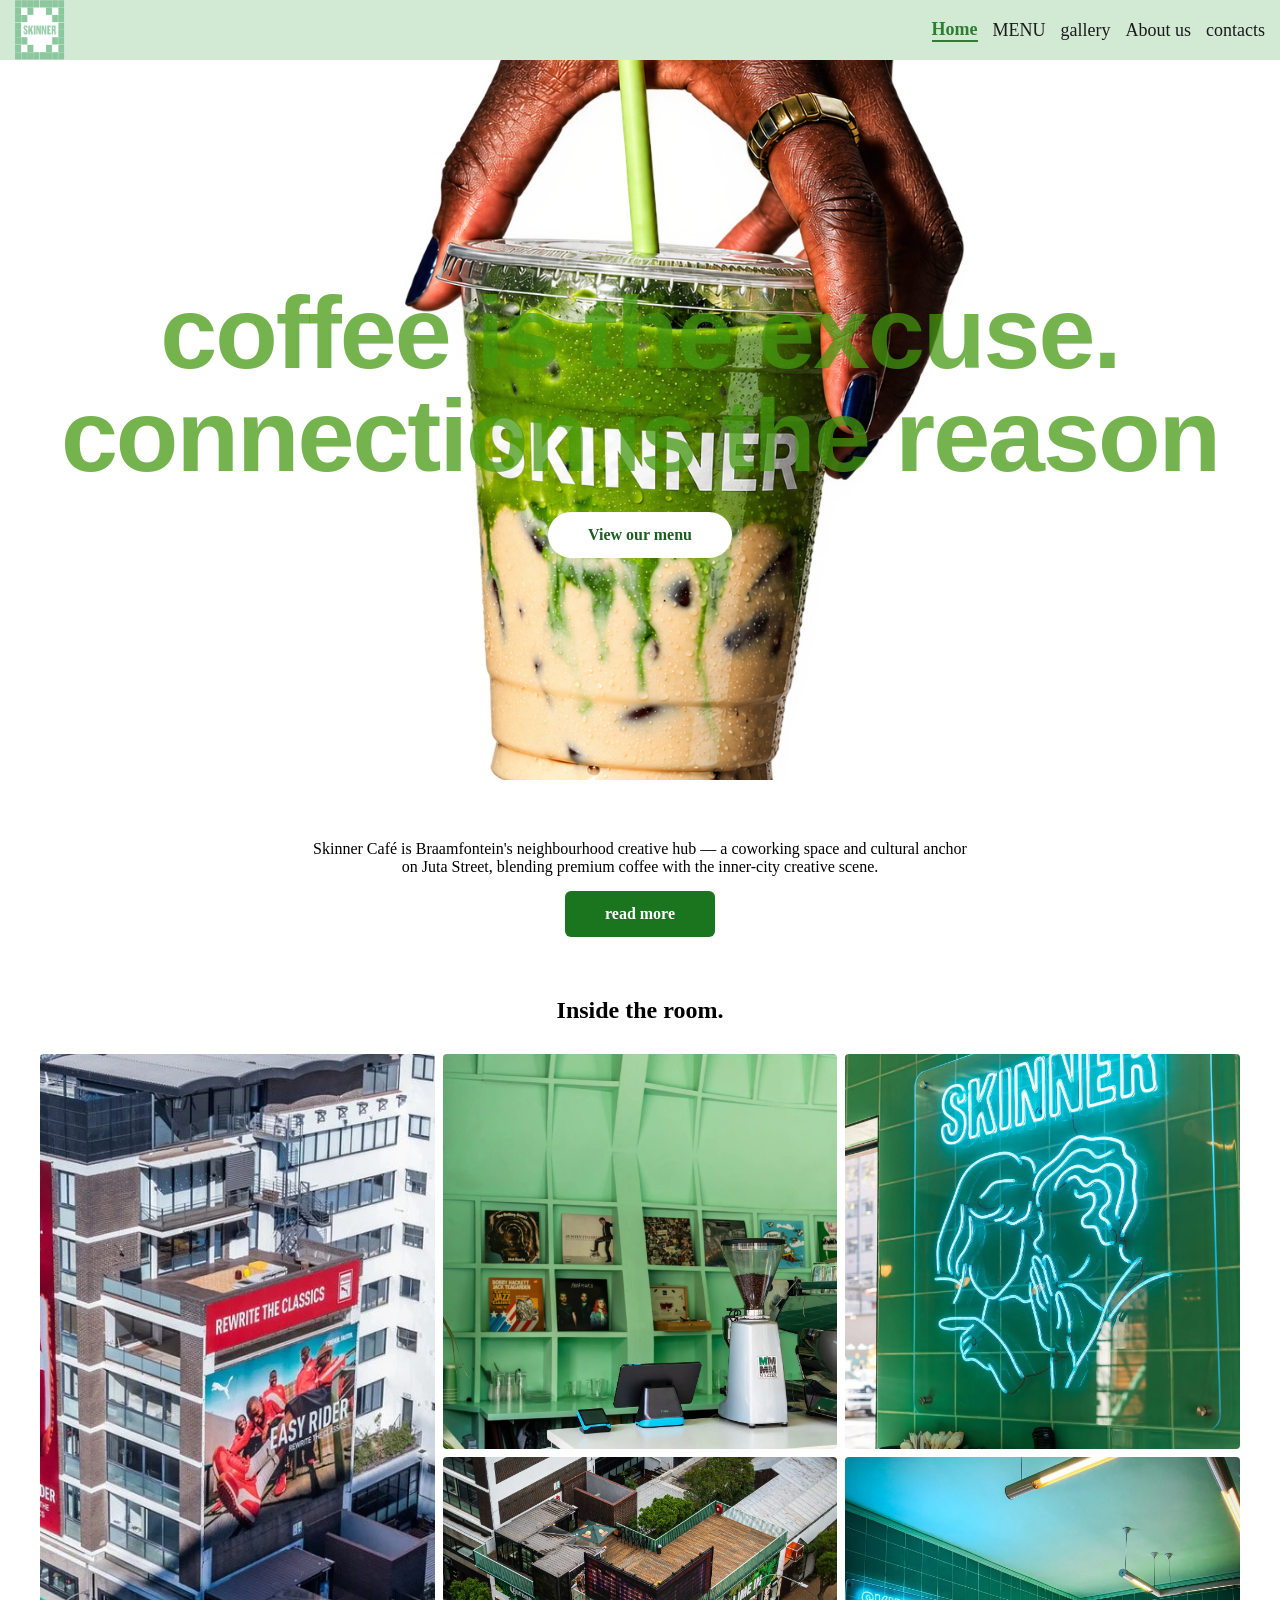
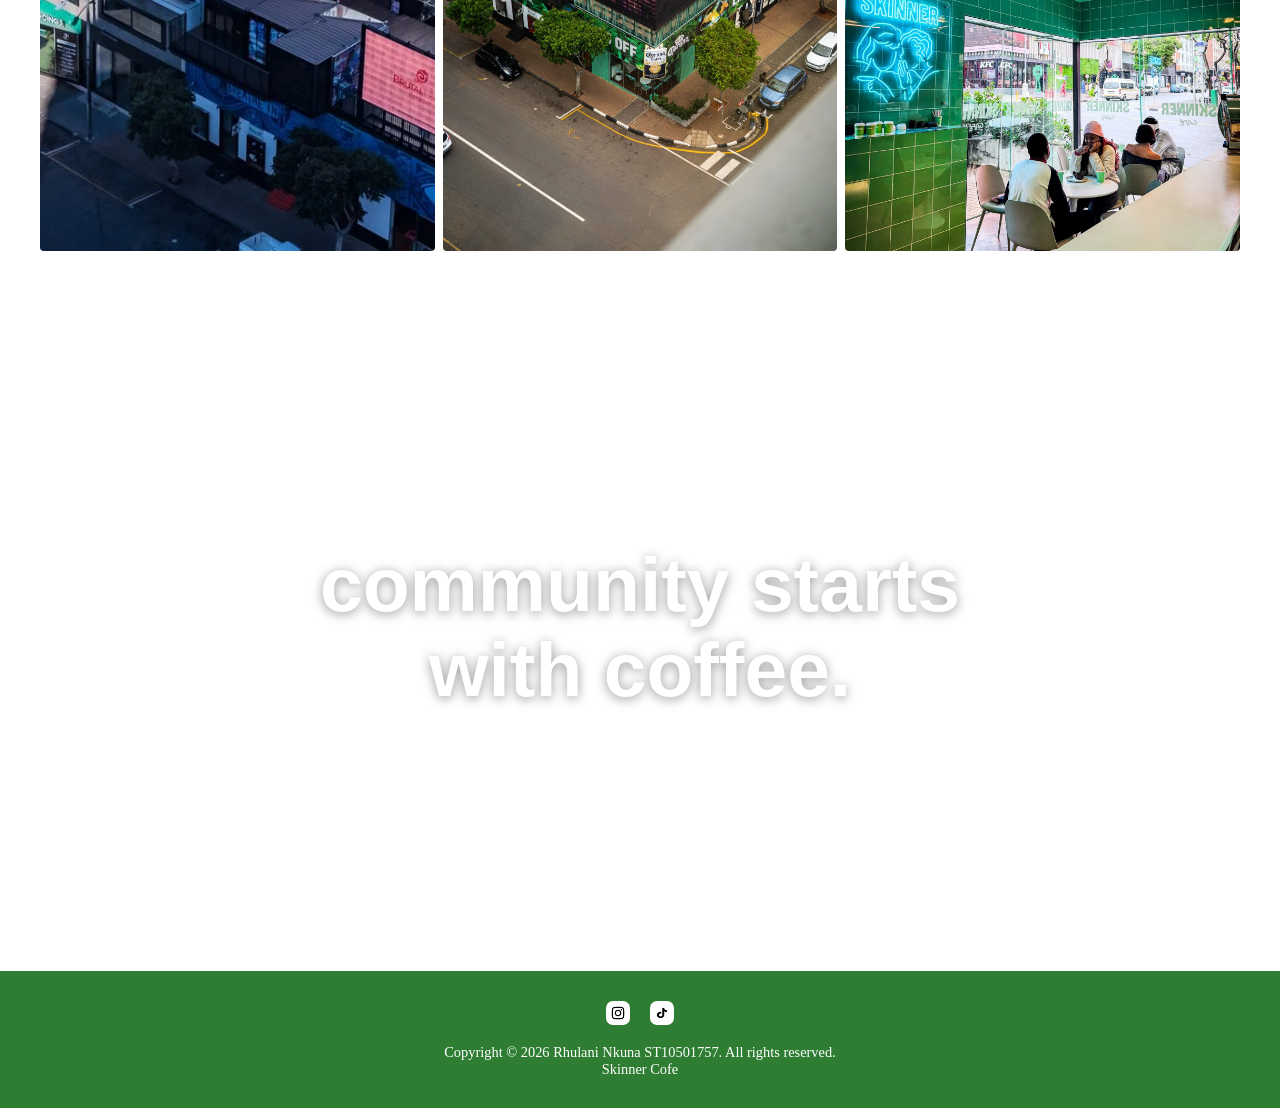
==== Index.html @ 52180f83 "javascreapt improvements" ====
<!DOCTYPE html>
<html lang="en">
<head>
    <meta charset="UTF-8">
    <meta name="viewport" content="width=device-width, initial-scale=1.0">
    <title>Skinner Cofe</title>
    <link rel="stylesheet" href="CSS/Style.css">
</head>
 <!--HEADER Displays the Skinner Cafe logo at the top of every page-->
<body >
    <div class="box">
    
    <!--NAVIGATION-->
    <nav>
         <div class="LOGO">
        <img src="Images/LOGO.jpg" style="width: 50px; height: 60px;" alt="">
        
        </div>
       <div class="navigations">
            <ul >
                <a href="Index.html">Home</a>
                <a href="Menu.html">MENU</a>
                <a href="gallery.html">gallery</a>
                <a href="About.html">About us</a>
                <a href="contacts.html">contacts</a>
            </ul>
        </div>
    </nav>
    <!--MAIN CONTENT-->
    <main>
        <!--HERO SECTION-->

        <div class="hero-section">

            <img src="Images/landing page bg.png" alt="" class="hero-bg">

            <div class="hero-content">
                <h1>Coffee is the excuse. <br/> Connection is the reason</h1>
                <a href="Menu.html" class="hero-btn">View our menu</a>
            </div>

    </div>
    <!--INTRO / ABOUT TEASER-->
     
    <div class="home-intro">
        <p>Skinner Café is Braamfontein's neighbourhood creative hub —
             a coworking space and cultural anchor on Juta Street, blending premium 
             coffee with the inner-city creative scene.</p>
        <a href="About.html" class="read-more">read more</a>
    </div>

    <div class="heading"><h2>Inside the room.</h2></div-class>

    <div class="parent">  
        <div class="div1"><img src="Images/deck.webp" alt=""></div>
        <div class="div2"><img src="Images/skinner-1.webp" alt=""></div>
        <div class="div3"><img src="Images/skinner-2.webp" alt=""></div>
        <div class="div4"><img src="Images/skinner-3.webp" alt=""></div>
        <div class="div5"><img src="Images/skinner-5.webp" alt=""></div>
    </div>

   <div class="com">
    <div class="com-inner">
        <div class="com1">
            <video autoplay loop muted playsinline>
                <source src="Images/com-1.mp4">
            </video>
        </div>
        <div class="com2">
            <video autoplay loop muted playsinline>
                <source src="Images/com-2.mp4">
            </video>
        </div>
        <div class="com-text">
            <h2>community starts<br>with coffee.</h2>
        </div>
    </div>
</div>

    </main>
    <footer>
       <div class="footer-content">
        <div class="social-links">
            <a href="https://www.instagram.com/skinner_cafe/?hl=en" target="_blank" aria-label="Instagram">
                <img src="Images/instagram-icon.jpg" alt="Instagram">
            </a>
            <a href="https://www.tiktok.com/@playbraam" target="_blank" aria-label="TikTok">
                <img src="Images/tiktok-icon.jpg" alt="TikTok">
            </a>
        </div>
        <p class="copyright">Copyright © 2026 Rhulani Nkuna ST10501757. All rights reserved. <br> Skinner Cofe</p>
    </div>
    </footer>
</div>
    <script src="JS/javascreapt.js"></script>
</body>
</html>
---- CSS/Style.css ----
*{
    margin: 0;
    padding: 0;
    box-sizing: border-box;
}

/* Images never overflow their container */
img{
    max-width: 100%;
    height: auto;
}

.box{
    display: grid;
    grid-gap: 0;
    grid-template-columns: 200px minmax(0, 1fr);
}

nav{
    grid-row: 1 / 2;
    grid-column: 1 / -1;
    background-color: rgba(165, 214, 167, 0.5);
    -webkit-backdrop-filter: blur(100px);
    backdrop-filter: blur(100px);
    display: flex;
    flex-wrap: wrap;
    justify-content: space-between;
    align-items: center;
    gap: 8px 20px;
    padding: 0 15px;
}

main{
    grid-row: 2 / 3;
    grid-column: 1 / -1;
    height: max-content;
}

footer{
    grid-row: 3 / 4;
    grid-column: 1 / -1;
    background-color: #2E7D32;
    padding: 30px 20px;
    text-align: center;
}

.LOGO img{
    display: block;
}

.navigations ul{
    display: flex;
    flex-wrap: wrap;
    align-items: center;
    gap: 15px;
    list-style: none;
    margin: 0;
    padding: 0;
    font-size: 18px;
}

.navigations ul a{
    text-decoration: none;
    color: #1b1b1b;
}

/* ── HERO ── */
.hero-section{
    position: relative;
    width: 100%;
    height: 80vh;
    height: 80svh;
    min-height: 280px;
    overflow: hidden;
    display: flex;
    justify-content: center;
    align-items: center;
    text-align: center;
}

.hero-section img{
    position: absolute;
    top: 0;
    left: 0;
    width: 100%;
    height: 100%;
    object-fit: cover;
    z-index: 1;
}

.hero-content{
    position: relative;
    z-index: 2;
    padding: 20px;
}

.hero-content h1{
    color: rgba(67, 151, 15, 0.733);
    font-size: clamp(3rem, 8vw, 7rem);
    font-weight: 900;
    font-family: Arial Black, sans-serif;
    text-shadow: none;
    overflow-wrap: break-word;
    line-height: 1;
    letter-spacing: -2px;
    text-transform: lowercase;
}
.hero-btn{
    display: inline-block;
    margin-top: 25px;
    background-color: #ffffff;
    color: #1b5e20;
    padding: 14px 40px;
    font-size: 1rem;
    font-weight: 700;
    border-radius: 50px;
    text-decoration: none;
    transition: background-color 0.25s ease, color 0.25s ease;
}
.hero-btn:hover{
    background-color: #1b5e20;
    color: #ffffff;
}

/* ── INTRO ── */
.home-intro{
    max-width: 700px;
    margin: clamp(30px, 6vw, 60px) auto;
    padding: 0 20px;
    text-align: center;
}

.read-more{
    display: inline-block;
    margin-top: 15px;
    background-color: #1b751f;
    color: #fff;
    border: none;
    padding: 14px 40px;
    font-size: 16px;
    font-weight: 600;
    border-radius: 6px;
    cursor: pointer;
    transition: background-color 0.2s;
    text-decoration: none;
}

.read-more:hover{
    background-color: #256a29;
    text-decoration: none;
}

/* ── GALLERY ── */
.parent{
    display: grid;
    grid-template-columns: repeat(3, minmax(0, 1fr));
    grid-template-rows: 1fr 1fr;
    gap: 8px;
    width: 100%;
    max-width: 1220px;
    margin: 0 auto;
    padding: 30px 10px 60px;
}

.parent img{
    width: 100%;
    height: 100%;
    object-fit: cover;
    display: block;
    border-radius: 4px;
}

.heading{
    text-align: center;
    margin-bottom: 30px;
}

.div1{
    grid-column: 1 / 2;
    grid-row: 1 / 3;
    align-self: stretch;
    contain: size;
    min-height: 0;
}

.div2{
    grid-column: 2 / 3;
    grid-row: 1 / 2;
    aspect-ratio: 1 / 1;
}

.div3{
    grid-column: 3 / 4;
    grid-row: 1 / 2;
    aspect-ratio: 1 / 1;
}

.div4{
    grid-column: 2 / 3;
    grid-row: 2 / 3;
    aspect-ratio: 1 / 1;
}

.div5{
    grid-column: 3 / 4;
    grid-row: 2 / 3;
    aspect-ratio: 1 / 1;
}

/* ── VIDEO SECTION ── */
.com{
    width: 100%;
    margin: 0;
    padding: 0;
}

.com-inner{
    position: relative;
    width: 100%;
    height: 70vh;
    height: 70svh;
    display: grid;
    grid-template-columns: 1fr 1fr;
    gap: 4px;
    overflow: hidden;
}

.com1,
.com2{
    position: relative;
    width: 100%;
    height: 100%;
    overflow: hidden;
}

.com1 video,
.com2 video{
    width: 100%;
    height: 100%;
    object-fit: cover;
    display: block;
}

/* text overlaid across both videos */
.com-text{
    position: absolute;
    top: 50%;
    left: 50%;
    transform: translate(-50%, -50%);
    z-index: 10;
    width: 80%;
    text-align: center;
    pointer-events: none;
}

.com-text h2{
    font-size: clamp(2rem, 6vw, 5rem);
    font-weight: 900;
    color: white;
    text-shadow: 0 2px 12px rgba(0,0,0,0.4);
    line-height: 1.1;
    font-family: Arial Black, sans-serif;
}

/* ── FOOTER ── */
.footer-content{
    display: flex;
    flex-direction: column;
    align-items: center;
    gap: 15px;
}

.social-links{
    display: flex;
    flex-wrap: wrap;
    justify-content: center;
    gap: 20px;
}

.social-links img{
    width: 24px;
    height: 24px;
    border-radius: 7px;
    transition: opacity 0.2s;
}

.copyright{
    color: white;
    font-size: 0.9rem;
}

/* ── TABLET (max 768px) ── */
@media (max-width: 768px) {

    .box{
        grid-template-columns: minmax(0, 1fr);
    }

    nav{
        flex-direction: column;
        align-items: center;
        padding: 10px 15px;
        gap: 8px;
    }

    .navigations ul{
        justify-content: center;
        gap: 10px 14px;
        font-size: 15px;
    }

    .navigations ul a{
        display: inline-block;
        padding: 6px 4px;
    }

    .hero-section{
        height: 60vh;
        height: 60svh;
    }

    .parent{
        grid-template-columns: repeat(2, minmax(0, 1fr));
        grid-template-rows: none;
        padding: 20px 10px 40px;
    }

    .div1{
        grid-column: 1 / -1;
        grid-row: auto;
        align-self: auto;
        contain: none;
        aspect-ratio: 16 / 10;
    }

    .div2,
    .div3,
    .div4,
    .div5{
        grid-column: auto;
        grid-row: auto;
    }

    .com-inner{
        height: 50vh;
        height: 50svh;
        gap: 3px;
    }

    .com-text{
        width: 90%;
    }

    .home-intro{
        margin: 40px auto;
    }
}

/* ── MOBILE (max 480px) ── */
@media (max-width: 480px) {

    nav{
        padding: 10px;
    }

    .LOGO img{
        width: 40px !important;
        height: 50px !important;
    }

    .navigations ul{
        gap: 4px 10px;
        font-size: 14px;
    }

    .hero-section{
        height: 50vh;
        height: 50svh;
        min-height: 240px;
    }

    .home-intro{
        padding: 0 15px;
    }

    .home-intro p{
        font-size: 0.95rem;
    }

    .read-more{
        padding: 12px 28px;
    }

    .parent{
        gap: 6px;
        padding: 16px 8px 32px;
    }

    .com-inner{
        height: 40vh;
        height: 40svh;
    }

    footer{
        padding: 24px 15px;
    }

    .copyright{
        font-size: 0.8rem;
    }
}
/* Scroll-reveal animation */
.reveal{
    opacity: 0;
    transform: translateY(28px);
    transition: opacity 0.7s ease, transform 0.7s ease;
}
.reveal.is-visible{
    opacity: 1;
    transform: none;
}
@media (prefers-reduced-motion: reduce){
    .reveal{ opacity: 1; transform: none; transition: none; }
}

/* Current page in the nav */
.navigations a.active{
    color: #2E7D32 !important;
    font-weight: 700;
    border-bottom: 2px solid #2E7D32;
}

/* Back to top button */
.back-to-top{
    position: fixed;
    right: 20px;
    bottom: 20px;
    width: 44px;
    height: 44px;
    border: none;
    border-radius: 50%;
    background: #1b751f;
    color: #fff;
    font-size: 20px;
    cursor: pointer;
    opacity: 0;
    visibility: hidden;
    transform: translateY(10px);
    transition: opacity 0.3s, transform 0.3s, visibility 0.3s, background-color 0.2s;
    z-index: 900;
}
.back-to-top.show{
    opacity: 1;
    visibility: visible;
    transform: none;
}
.back-to-top:hover{ background: #256a29; }
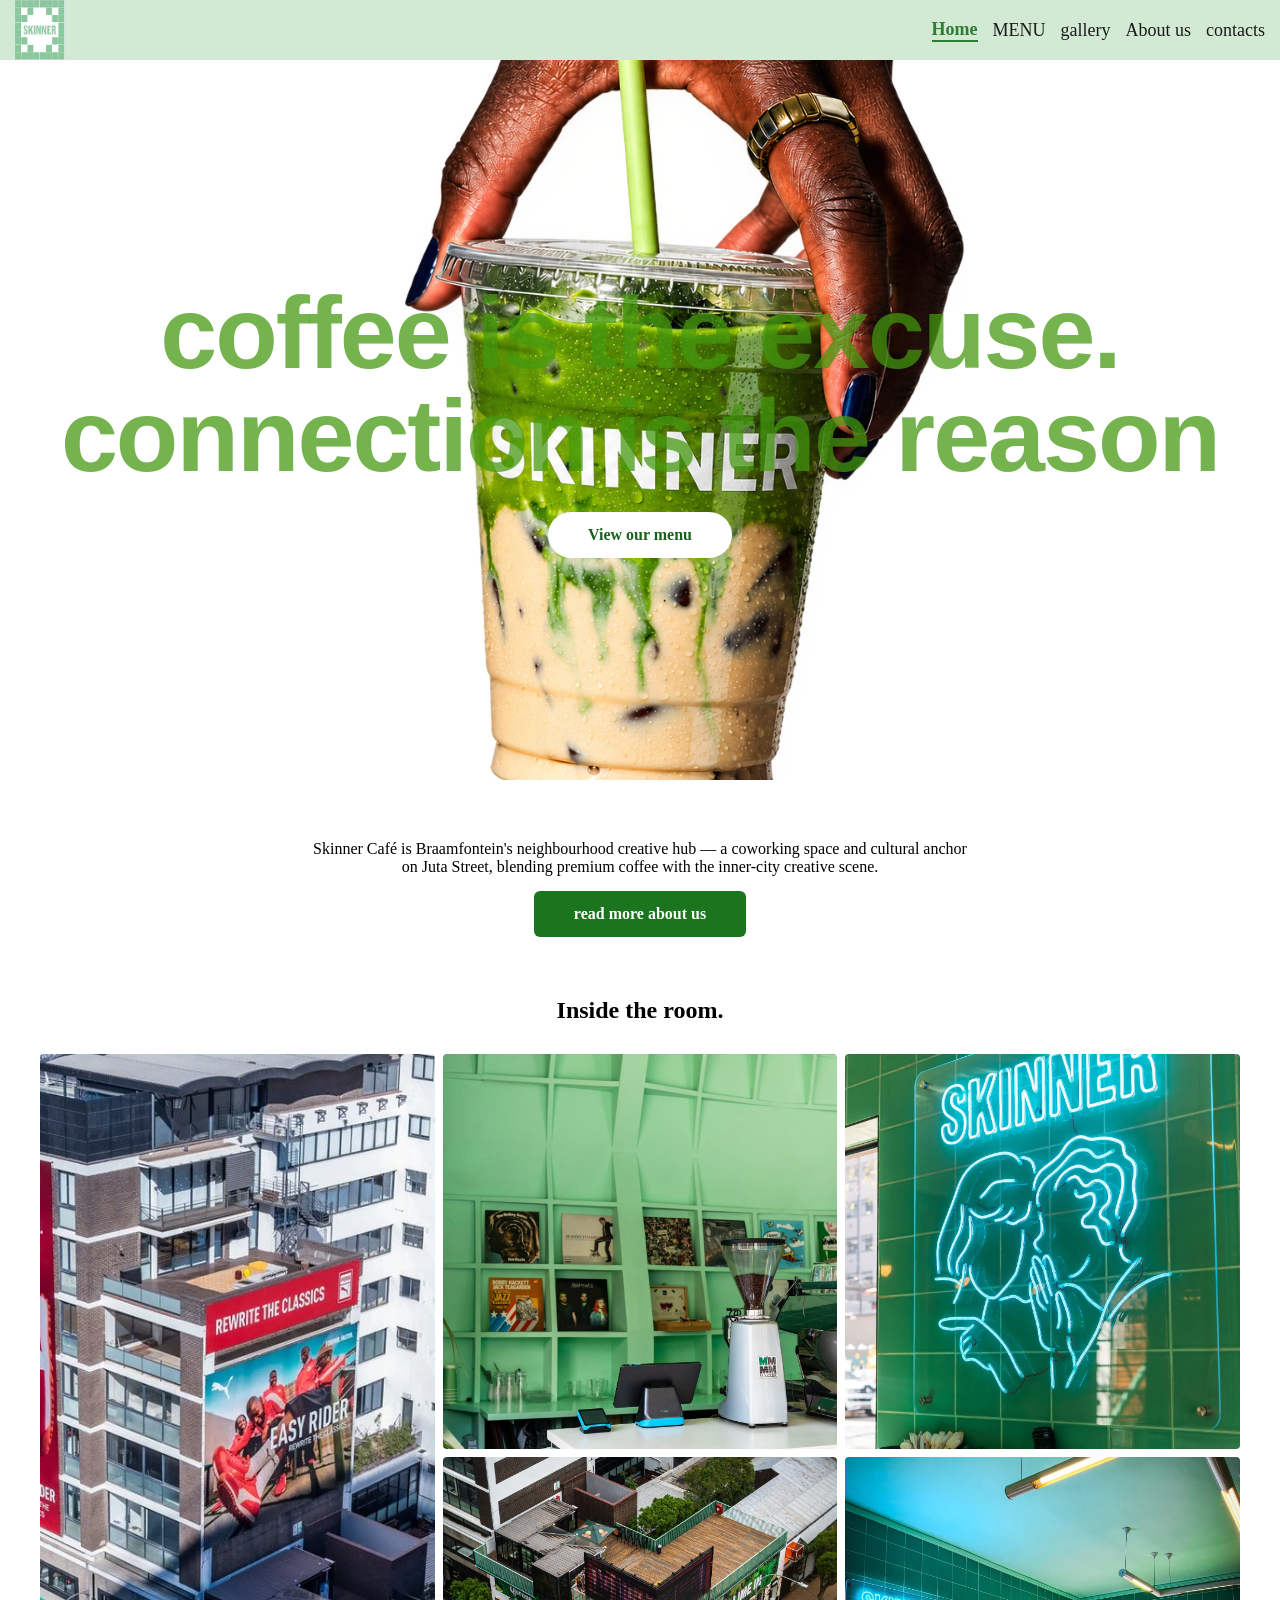
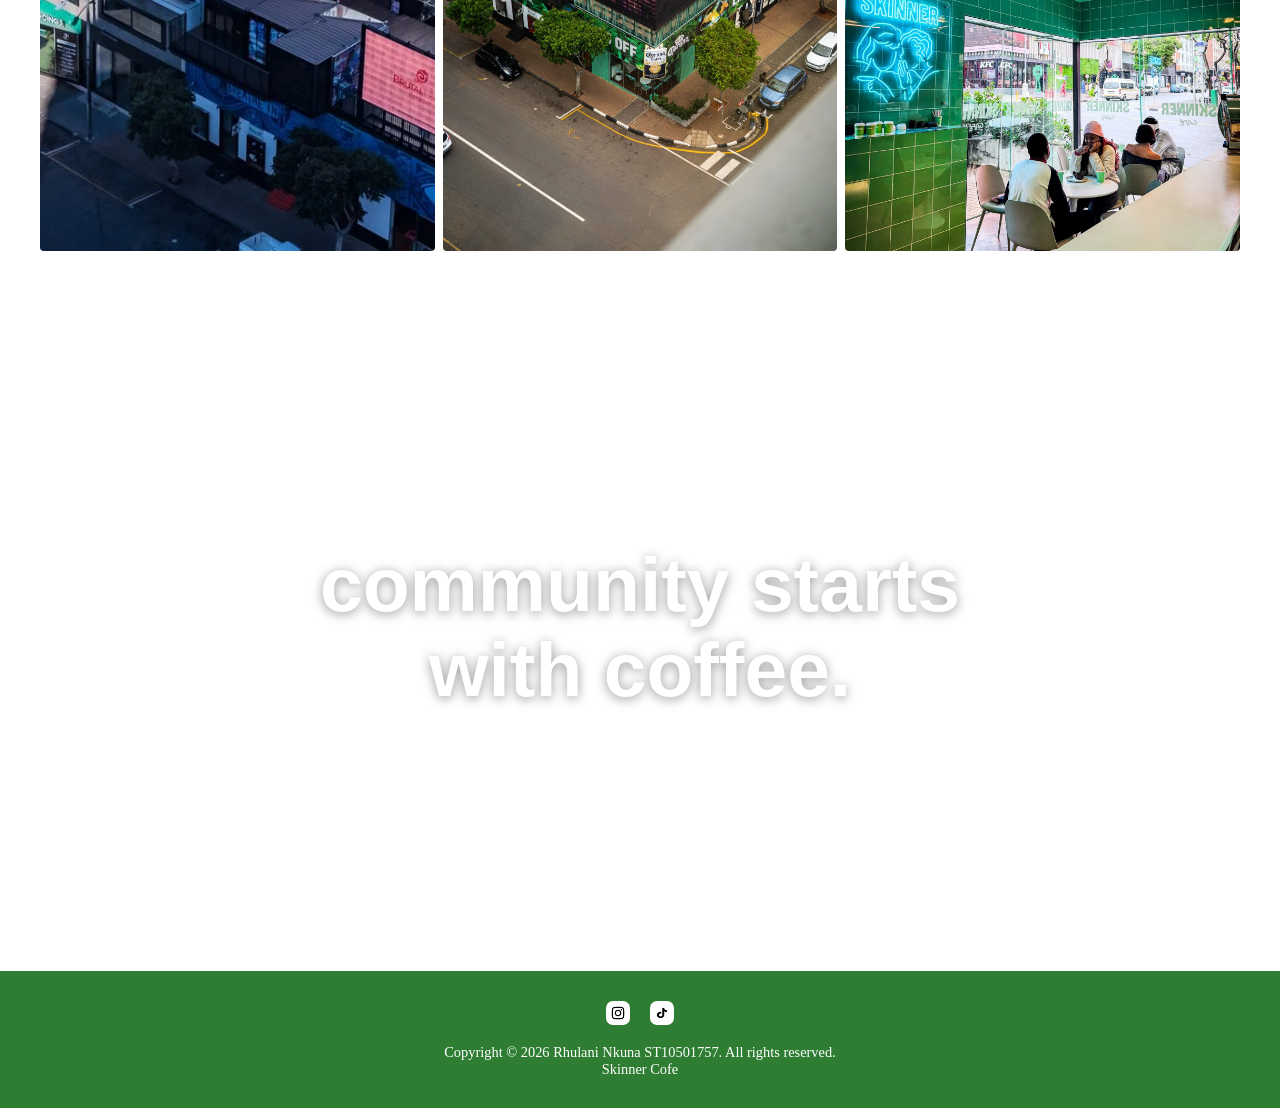
==== commit dfe31257: "menu bar" ====
--- a/Index.html
+++ b/Index.html
@@ -3,8 +3,12 @@
 <head>
     <meta charset="UTF-8">
     <meta name="viewport" content="width=device-width, initial-scale=1.0">
-    <title>Skinner Cofe</title>
+    <meta name="description" content="Skinner Café is Braamfontein's neighbourhood creative hub on Juta Street: premium coffee, freezos, breakfast and a coworking space for students and creatives.">
+    <meta name="keywords" content="Cofe,Cofe shop,Cofe shope at bram">
+    <meta name="author" content="Rhulani">
+    <title>Skinner Café | Coffee Shop &amp; Coworking Space in Braamfontein</title>
     <link rel="stylesheet" href="CSS/Style.css">
+    <script src="JS/javascreapt.js" defer></script>
 </head>
  <!--HEADER Displays the Skinner Cafe logo at the top of every page-->
 <body >
@@ -46,7 +50,7 @@
         <p>Skinner Café is Braamfontein's neighbourhood creative hub —
              a coworking space and cultural anchor on Juta Street, blending premium 
              coffee with the inner-city creative scene.</p>
-        <a href="About.html" class="read-more">read more</a>
+        <a href="about.html" class="read-more">read more about us</a>
     </div>
 
     <div class="heading"><h2>Inside the room.</h2></div-class>
@@ -58,6 +62,7 @@
         <div class="div4"><img src="Images/skinner-3.webp" alt=""></div>
         <div class="div5"><img src="Images/skinner-5.webp" alt=""></div>
     </div>
+    
 
    <div class="com">
     <div class="com-inner">
@@ -92,6 +97,6 @@
     </div>
     </footer>
 </div>
-    <script src="JS/javascreapt.js"></script>
+
 </body>
 </html>
--- a/CSS/Style.css
+++ b/CSS/Style.css
@@ -407,6 +407,82 @@
 
     .copyright{
         font-size: 0.8rem;
+    }
+}
+/* ── Mobile menu (hamburger) ── */
+.nav-toggle{
+    display: none;
+    width: 44px;
+    height: 44px;
+    padding: 0;
+    background: none;
+    border: none;
+    border-radius: 8px;
+    cursor: pointer;
+    flex-direction: column;
+    align-items: center;
+    justify-content: center;
+    gap: 6px;
+}
+.nav-toggle span{
+    display: block;
+    width: 26px;
+    height: 3px;
+    background: #1b1b1b;
+    border-radius: 3px;
+    transition: transform 0.3s ease, opacity 0.2s ease;
+}
+.nav-toggle:hover{ background: rgba(46, 125, 50, 0.12); }
+.nav-toggle:focus-visible{ outline: 2px solid #2E7D32; outline-offset: 2px; }
+.nav-toggle[aria-expanded="true"] span:nth-child(1){ transform: translateY(9px) rotate(45deg); }
+.nav-toggle[aria-expanded="true"] span:nth-child(2){ opacity: 0; }
+.nav-toggle[aria-expanded="true"] span:nth-child(3){ transform: translateY(-9px) rotate(-45deg); }
+
+@keyframes navDrop{
+    from{ opacity: 0; transform: translateY(-6px); }
+    to{ opacity: 1; transform: none; }
+}
+
+@media (max-width: 768px){
+    nav{
+        flex-direction: row;
+        flex-wrap: wrap;
+        justify-content: space-between;
+        align-items: center;
+        gap: 0;
+        padding: 8px 15px;
+    }
+    .nav-toggle{ display: flex; }
+
+    /* links hidden until the button is pressed */
+    .navigations{
+        display: none;
+        flex: 0 0 100%;
+        width: 100%;
+    }
+    nav.nav-open .navigations{
+        display: block;
+        animation: navDrop 0.25s ease;
+    }
+    .navigations ul{
+        flex-direction: column;
+        align-items: stretch;
+        justify-content: flex-start;
+        gap: 0;
+        padding: 4px 0 10px;
+        font-size: 17px;
+    }
+    .navigations ul a{
+        display: block;
+        padding: 13px 6px;
+        border-bottom: 1px solid rgba(46, 125, 50, 0.2);
+    }
+    .navigations ul > a:last-child,
+    .navigations ul > li:last-child > a{
+        border-bottom: none;
+    }
+    .navigations ul a.active{
+        border-bottom: 1px solid rgba(46, 125, 50, 0.2);
     }
 }
 /* Scroll-reveal animation */
